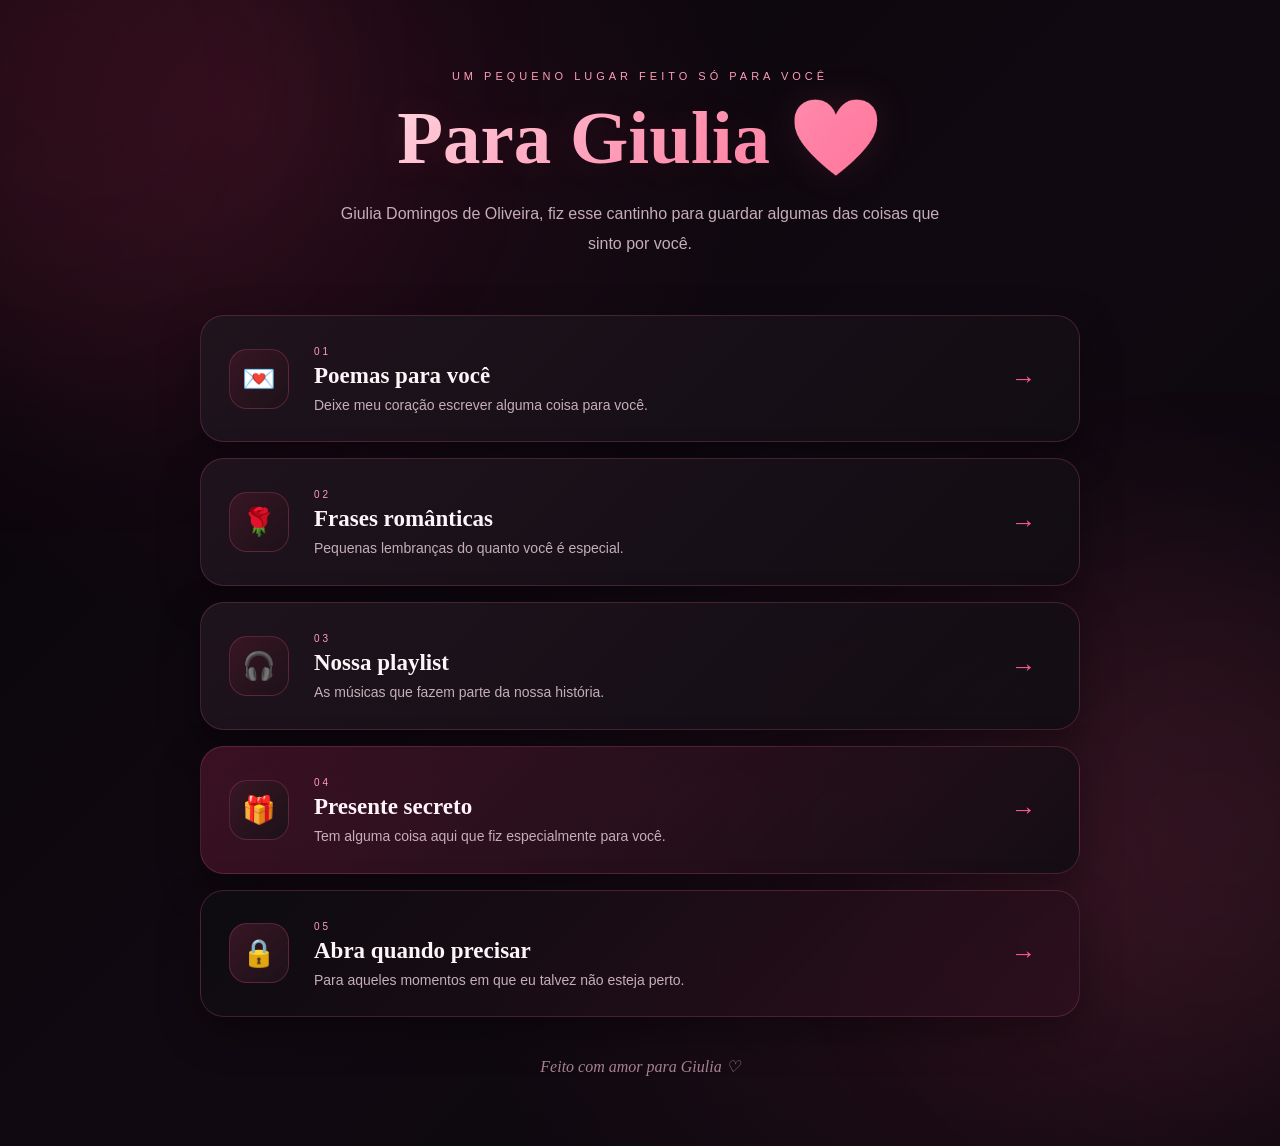
==== index.html @ 070d5a24 "Add files via upload" ====
<!DOCTYPE html>
<html lang="pt-BR">

<head>
    <meta charset="UTF-8">

    <meta
        name="viewport"
        content="width=device-width, initial-scale=1.0"
    >

    <title>Para Giulia ❤️</title>

    <link
        rel="stylesheet"
        href="css/style.css"
    >
</head>

<body>

    <div
        class="coracoes"
        id="coracoes"
    ></div>

    <main class="menu-container">

        <section class="menu-principal">

            <p class="mini-titulo">
                um pequeno lugar feito só para você
            </p>

            <h1 class="titulo-principal">
                Para Giulia ❤️
            </h1>

            <p class="subtitulo">
                Giulia Domingos de Oliveira,
                fiz esse cantinho para guardar
                algumas das coisas que sinto por você.
            </p>

            <div class="menu-grid">

                <!-- POEMAS -->

                <a
                    href="poemas.html"
                    class="menu-card"
                >

                    <div class="menu-icone">
                        💌
                    </div>

                    <div>

                        <span class="numero">
                            01
                        </span>

                        <h2>
                            Poemas para você
                        </h2>

                        <p>
                            Deixe meu coração escrever
                            alguma coisa para você.
                        </p>

                    </div>

                    <span class="seta">
                        →
                    </span>

                </a>


                <!-- FRASES -->

                <a
                    href="frases.html"
                    class="menu-card"
                >

                    <div class="menu-icone">
                        🌹
                    </div>

                    <div>

                        <span class="numero">
                            02
                        </span>

                        <h2>
                            Frases românticas
                        </h2>

                        <p>
                            Pequenas lembranças
                            do quanto você é especial.
                        </p>

                    </div>

                    <span class="seta">
                        →
                    </span>

                </a>


                <!-- PLAYLIST -->

                <a
                    href="playlist.html"
                    class="menu-card"
                >

                    <div class="menu-icone">
                        🎧
                    </div>

                    <div>

                        <span class="numero">
                            03
                        </span>

                        <h2>
                            Nossa playlist
                        </h2>

                        <p>
                            As músicas que fazem
                            parte da nossa história.
                        </p>

                    </div>

                    <span class="seta">
                        →
                    </span>

                </a>


                <!-- PRESENTE -->

                <a
                    href="presente.html"
                    class="menu-card especial"
                >

                    <div class="menu-icone">
                        🎁
                    </div>

                    <div>

                        <span class="numero">
                            04
                        </span>

                        <h2>
                            Presente secreto
                        </h2>

                        <p>
                            Tem alguma coisa aqui
                            que fiz especialmente para você.
                        </p>

                    </div>

                    <span class="seta">
                        →
                    </span>

                </a>


                <!-- SEGREDO -->

                <a
                    href="segredo.html"
                    class="menu-card segredo"
                >

                    <div class="menu-icone">
                        🔒
                    </div>

                    <div>

                        <span class="numero">
                            05
                        </span>

                        <h2>
                            Abra quando precisar
                        </h2>

                        <p>
                            Para aqueles momentos
                            em que eu talvez não esteja perto.
                        </p>

                    </div>

                    <span class="seta">
                        →
                    </span>

                </a>

            </div>


            <p class="assinatura">
                Feito com amor para Giulia ♡
            </p>

        </section>

    </main>

    <script src="js/principal.js"></script>

</body>

</html>
---- css/style.css ----
* {
    margin: 0;
    padding: 0;
    box-sizing: border-box;
}

html {
    scroll-behavior: smooth;
}

:root {
    --fundo: #09070c;
    --fundo2: #120a11;
    --card: rgba(22, 15, 22, 0.88);
    --card-claro: rgba(34, 22, 31, 0.92);

    --rosa: #ff5c8a;
    --rosa-claro: #ff9db8;
    --rosa-escuro: #b82f59;

    --vinho: #6d1937;

    --texto: #fff7fa;
    --texto-secundario: #c6aeb7;

    --borda: rgba(255, 113, 155, 0.20);
}

body {
    min-height: 100vh;

    font-family:
        "Segoe UI",
        Arial,
        sans-serif;

    background:
        radial-gradient(
            circle at 20% 10%,
            rgba(130, 31, 68, 0.22),
            transparent 35%
        ),
        radial-gradient(
            circle at 80% 80%,
            rgba(255, 70, 125, 0.10),
            transparent 40%
        ),
        linear-gradient(
            135deg,
            #060408,
            #110911,
            #09070c
        );

    color: var(--texto);

    overflow-x: hidden;
}


/* ================================= */
/* LUZES DE FUNDO */
/* ================================= */

body::before {
    content: "";

    position: fixed;

    width: 550px;
    height: 550px;

    top: -200px;
    left: -200px;

    border-radius: 50%;

    background:
        rgba(184, 47, 89, 0.13);

    filter: blur(100px);

    pointer-events: none;
}

body::after {
    content: "";

    position: fixed;

    width: 500px;
    height: 500px;

    right: -180px;
    bottom: -180px;

    border-radius: 50%;

    background:
        rgba(255, 92, 138, 0.09);

    filter: blur(110px);

    pointer-events: none;
}


/* ================================= */
/* FUNDO ANIMADO */
/* ================================= */

.coracoes {
    position: fixed;

    inset: 0;

    pointer-events: none;

    overflow: hidden;

    z-index: 0;
}

.particula {
    position: absolute;

    bottom: -60px;

    user-select: none;

    animation:
        flutuar linear forwards;

    filter:
        drop-shadow(
            0 0 8px
            rgba(255, 80, 130, 0.25)
        );
}

@keyframes flutuar {

    0% {
        transform:
            translateY(0)
            translateX(0)
            rotate(0deg);

        opacity: 0;
    }

    10% {
        opacity: 0.7;
    }

    50% {
        transform:
            translateY(-55vh)
            translateX(25px)
            rotate(160deg);

        opacity: 0.6;
    }

    100% {
        transform:
            translateY(-115vh)
            translateX(-25px)
            rotate(360deg);

        opacity: 0;
    }
}


/* ================================= */
/* MENU PRINCIPAL */
/* ================================= */

.menu-container {
    min-height: 100vh;

    display: flex;
    align-items: center;
    justify-content: center;

    padding:
        70px
        20px;

    position: relative;

    z-index: 2;
}

.menu-principal {
    width: 100%;
    max-width: 880px;
}

.mini-titulo {
    text-align: center;

    text-transform: uppercase;

    letter-spacing: 4px;

    font-size: 11px;

    color: var(--rosa-claro);

    margin-bottom: 12px;
}

.titulo-principal {
    text-align: center;

    font-family:
        Georgia,
        serif;

    font-size:
        clamp(
            44px,
            8vw,
            75px
        );

    background:
        linear-gradient(
            135deg,
            #ffffff,
            #ff9db8,
            #ff5c8a
        );

    -webkit-background-clip: text;
    background-clip: text;

    color: transparent;

    margin-bottom: 17px;

    text-shadow:
        0 0 40px
        rgba(255, 92, 138, 0.12);
}

.subtitulo {
    max-width: 620px;

    margin:
        0 auto
        55px;

    text-align: center;

    line-height: 1.9;

    color: var(--texto-secundario);

    font-size: 16px;
}


/* ================================= */
/* CARDS MENU */
/* ================================= */

.menu-grid {
    display: grid;

    gap: 16px;
}

.menu-card {
    display: grid;

    grid-template-columns:
        65px
        1fr
        40px;

    align-items: center;

    gap: 20px;

    padding:
        25px
        28px;

    text-decoration: none;

    color: white;

    background:
        linear-gradient(
            135deg,
            rgba(32, 21, 30, 0.92),
            rgba(18, 13, 19, 0.92)
        );

    border:
        1px solid
        var(--borda);

    border-radius: 24px;

    box-shadow:
        0 15px 40px
        rgba(0, 0, 0, 0.35);

    backdrop-filter: blur(16px);

    transition:
        0.3s ease;
}

.menu-card:hover {
    transform:
        translateY(-5px)
        scale(1.01);

    border-color:
        rgba(255, 92, 138, 0.55);

    box-shadow:
        0 20px 50px
        rgba(0, 0, 0, 0.5),
        0 0 35px
        rgba(255, 92, 138, 0.08);
}

.menu-icone {
    width: 60px;
    height: 60px;

    display: flex;

    align-items: center;
    justify-content: center;

    border-radius: 18px;

    background:
        linear-gradient(
            135deg,
            #381624,
            #1c1118
        );

    border:
        1px solid
        rgba(255, 92, 138, 0.23);

    font-size: 27px;
}

.numero {
    color: var(--rosa-claro);

    font-size: 10px;

    letter-spacing: 3px;
}

.menu-card h2 {
    font-family:
        Georgia,
        serif;

    margin:
        4px
        0
        6px;

    color: #fff5f8;

    font-size: 23px;
}

.menu-card p {
    color: var(--texto-secundario);

    font-size: 14px;

    line-height: 1.55;
}

.seta {
    color: var(--rosa);

    font-size: 25px;

    transition:
        transform 0.25s;
}

.menu-card:hover .seta {
    transform:
        translateX(7px);
}

.menu-card.especial {
    background:
        linear-gradient(
            135deg,
            rgba(88, 24, 49, 0.6),
            rgba(19, 13, 19, 0.94)
        );
}

.menu-card.segredo {
    background:
        linear-gradient(
            135deg,
            rgba(13, 12, 16, 0.98),
            rgba(45, 15, 29, 0.88)
        );
}

.assinatura {
    text-align: center;

    font-family:
        Georgia,
        serif;

    font-style: italic;

    color: #a98390;

    margin-top: 40px;
}


/* ================================= */
/* PÁGINAS */
/* ================================= */

.pagina-container {
    min-height: 100vh;

    display: flex;

    align-items: center;
    justify-content: center;

    padding:
        50px
        20px;

    position: relative;

    z-index: 2;
}

.card {
    width: 100%;

    max-width: 750px;

    padding: 45px;

    border-radius: 30px;

    text-align: center;

    background:
        linear-gradient(
            145deg,
            rgba(27, 18, 26, 0.94),
            rgba(14, 11, 16, 0.94)
        );

    border:
        1px solid
        var(--borda);

    box-shadow:
        0 30px 80px
        rgba(0, 0, 0, 0.48);

    backdrop-filter: blur(16px);
}

.card h1 {
    font-family:
        Georgia,
        serif;

    font-size:
        clamp(
            32px,
            6vw,
            46px
        );

    color: #fff5f8;

    margin-bottom: 15px;
}

.descricao {
    white-space: pre-line;

    line-height: 1.8;

    color: var(--texto-secundario);

    margin-bottom: 30px;
}

.voltar {
    display: inline-flex;

    margin-bottom: 28px;

    text-decoration: none;

    color: var(--rosa-claro);

    font-size: 14px;
}

.voltar:hover {
    color: white;
}


/* ================================= */
/* POEMAS */
/* ================================= */

.categorias {
    display: flex;

    flex-wrap: wrap;

    justify-content: center;

    gap: 9px;

    margin-bottom: 27px;
}

.categoria {
    border:
        1px solid
        rgba(255, 92, 138, 0.17);

    background: #21151d;

    color: #ddb7c3;

    padding:
        10px
        15px;

    border-radius: 30px;

    cursor: pointer;

    transition: 0.25s;
}

.categoria:hover {
    transform:
        translateY(-2px);

    color: white;

    border-color:
        rgba(255, 92, 138, 0.5);
}

.categoria.ativo {
    color: white;

    background:
        linear-gradient(
            135deg,
            #b82f59,
            #ff5c8a
        );

    border-color: transparent;
}

.poema-box,
.frase-box {
    min-height: 310px;

    display: flex;

    justify-content: center;
    align-items: center;

    padding:
        36px;

    margin-bottom: 26px;

    border-radius: 25px;

    border:
        1px solid
        rgba(255, 92, 138, 0.15);

    background:
        radial-gradient(
            circle at top,
            rgba(109, 25, 55, 0.25),
            transparent 65%
        ),
        #100c11;

    box-shadow:
        inset 0 0 40px
        rgba(0, 0, 0, 0.3);
}

#poema {
    white-space: pre-line;

    font-family:
        Georgia,
        serif;

    font-size: 20px;

    line-height: 1.9;

    color: #f9e9ee;

    transition:
        opacity 0.25s;
}

#frase {
    font-family:
        Georgia,
        serif;

    font-size: 24px;

    line-height: 1.7;

    font-style: italic;

    color: #fcebf0;

    transition:
        opacity 0.25s;
}

.frase-box {
    min-height: 260px;
}


/* ================================= */
/* BOTÕES */
/* ================================= */

.botao-principal {
    display: inline-block;

    border: none;

    text-decoration: none;

    padding:
        16px
        31px;

    border-radius: 50px;

    cursor: pointer;

    color: white;

    font-weight: 700;

    font-size: 15px;

    background:
        linear-gradient(
            135deg,
            #ad2a53,
            #ff5c8a
        );

    box-shadow:
        0 10px 30px
        rgba(255, 65, 120, 0.22);

    transition:
        0.25s;
}

.botao-principal:hover {
    transform:
        translateY(-3px)
        scale(1.03);

    box-shadow:
        0 13px 35px
        rgba(255, 65, 120, 0.34);
}

.botao-principal:active {
    transform:
        scale(0.97);
}

.contador {
    color: #9d818a;

    margin-top: 20px;

    font-size: 13px;
}

.sumir {
    opacity: 0;
}


/* ================================= */
/* PLAYLIST */
/* ================================= */

.spotify-card {
    padding: 20px;

    margin-top: 25px;

    border-radius: 25px;

    text-align: left;

    background:
        linear-gradient(
            145deg,
            #1c1c1c,
            #0f0f0f
        );

    border:
        1px solid
        rgba(255, 255, 255, 0.06);

    box-shadow:
        0 25px 60px
        rgba(0, 0, 0, 0.5);
}

.spotify-card h2 {
    color: white;

    margin-bottom: 8px;
}

.spotify-card p {
    color: #adadad;

    margin-bottom: 20px;
}

.spotify-card iframe {
    display: block;

    border-radius: 15px;
}


/* ================================= */
/* PLAYER DA SUA MÚSICA */
/* ================================= */

.player-secreto {
    padding: 30px;

    border-radius: 28px;

    text-align: left;

    background:
        linear-gradient(
            160deg,
            #2b1120,
            #171217 45%,
            #0d0c0f
        );

    box-shadow:
        0 30px 70px
        rgba(0, 0, 0, 0.6);

    border:
        1px solid
        rgba(255, 92, 138, 0.14);
}

.capa-container {
    position: relative;

    margin-bottom: 28px;
}

.capa-musica {
    display: block;

    width: 100%;

    aspect-ratio: 1 / 1;

    object-fit: cover;

    border-radius: 22px;

    box-shadow:
        0 25px 60px
        rgba(0, 0, 0, 0.65);

    transition:
        transform 0.5s ease;
}

.player-secreto.tocando .capa-musica {
    transform:
        scale(1.015);
}

.selo-presente {
    position: absolute;

    top: 17px;
    right: 17px;

    padding:
        8px
        13px;

    border-radius: 50px;

    background:
        rgba(0, 0, 0, 0.66);

    backdrop-filter: blur(10px);

    color: white;

    font-size: 11px;

    letter-spacing: 1px;
}

.info-musica h2 {
    color: white;

    font-size: 26px;

    margin-bottom: 6px;
}

.info-musica p {
    color: #af9ba3;

    margin-bottom: 4px;
}

.feito-para {
    color: var(--rosa-claro) !important;

    font-size: 13px;
}


/* BARRA */

.progresso-container {
    margin-top: 26px;
}

#barraProgresso {
    width: 100%;

    appearance: none;

    height: 4px;

    border-radius: 10px;

    background: #51434a;

    cursor: pointer;
}

#barraProgresso::-webkit-slider-thumb {
    appearance: none;

    width: 14px;
    height: 14px;

    border-radius: 50%;

    background: white;
}

.tempos {
    display: flex;

    justify-content: space-between;

    margin-top: 8px;

    color: #8f8187;

    font-size: 11px;
}


/* PLAY */

.controles-player {
    display: flex;

    justify-content: center;

    align-items: center;

    margin-top: 15px;
}

.botao-play {
    width: 68px;
    height: 68px;

    display: flex;

    align-items: center;
    justify-content: center;

    border: none;

    border-radius: 50%;

    color: white;

    background:
        linear-gradient(
            135deg,
            #d73867,
            #ff6d96
        );

    font-size: 27px;

    cursor: pointer;

    box-shadow:
        0 12px 35px
        rgba(255, 65, 120, 0.32);

    transition: 0.25s;
}

.botao-play:hover {
    transform:
        scale(1.08);
}


/* ================================= */
/* VÍDEO */
/* ================================= */

.video-container {
    margin-top: 25px;

    padding: 13px;

    background: #080708;

    border-radius: 25px;

    border:
        1px solid
        rgba(255, 92, 138, 0.13);

    box-shadow:
        0 20px 55px
        rgba(0, 0, 0, 0.5);
}

.video-container video {
    display: block;

    width: 100%;

    max-height: 70vh;

    border-radius: 18px;
}


/* ================================= */
/* CELULAR */
/* ================================= */

@media (max-width: 600px) {

    .menu-container {
        padding:
            45px
            14px;
    }

    .menu-card {
        grid-template-columns:
            50px
            1fr
            20px;

        gap: 13px;

        padding:
            19px
            15px;
    }

    .menu-icone {
        width: 48px;
        height: 48px;

        border-radius: 15px;

        font-size: 22px;
    }

    .menu-card h2 {
        font-size: 18px;
    }

    .menu-card p {
        font-size: 12px;
    }

    .card {
        padding:
            32px
            18px;
    }

    .poema-box,
    .frase-box {
        padding:
            25px
            18px;

        min-height: 320px;
    }

    #poema {
        font-size: 17px;
    }

    #frase {
        font-size: 20px;
    }

    .player-secreto {
        padding: 18px;
    }

}
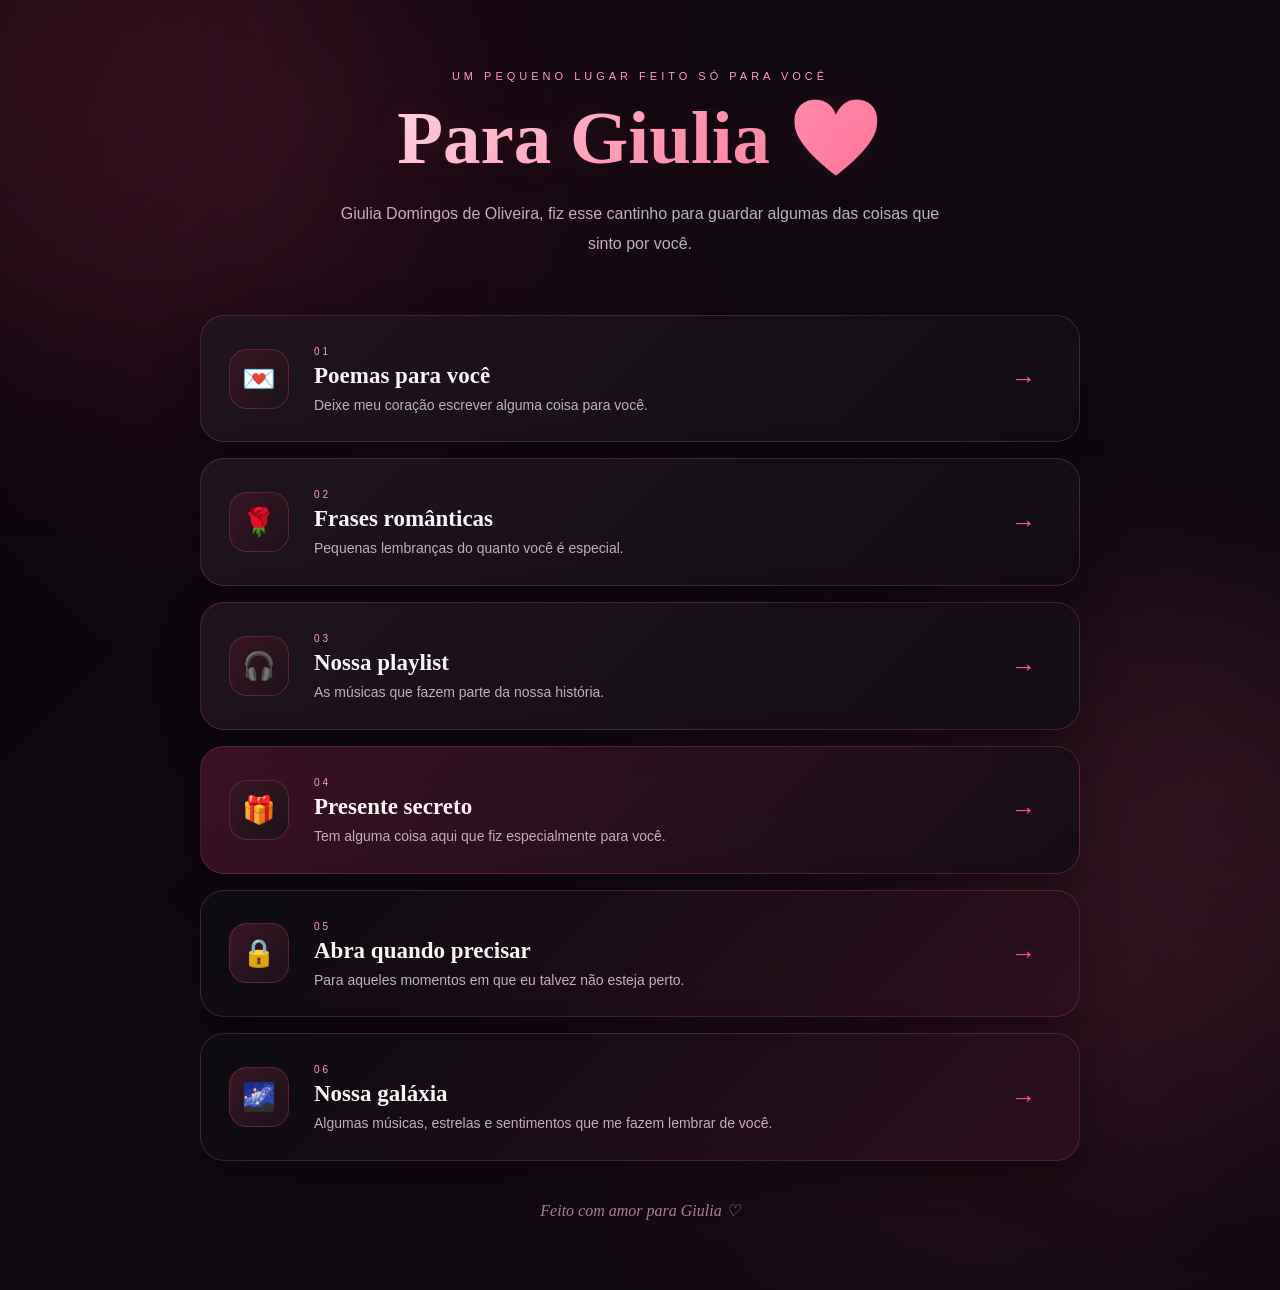
==== commit 697cd2cb: "´´alteraão´´" ====
--- a/index.html
+++ b/index.html
@@ -218,6 +218,39 @@
 
                 </a>
 
+<a
+    href="galaxia_do_nosso_amor.html"
+    class="menu-card segredo"
+>
+
+    <div class="menu-icone">
+        🌌
+    </div>
+
+    <div>
+
+        <span class="numero">
+            06
+        </span>
+
+        <h2>
+            Nossa galáxia
+        </h2>
+
+        <p>
+            Algumas músicas, estrelas
+            e sentimentos que me fazem lembrar de você.
+        </p>
+
+    </div>
+
+    <span class="seta">
+        →
+    </span>
+
+</a>
+
+
             </div>
 
 
